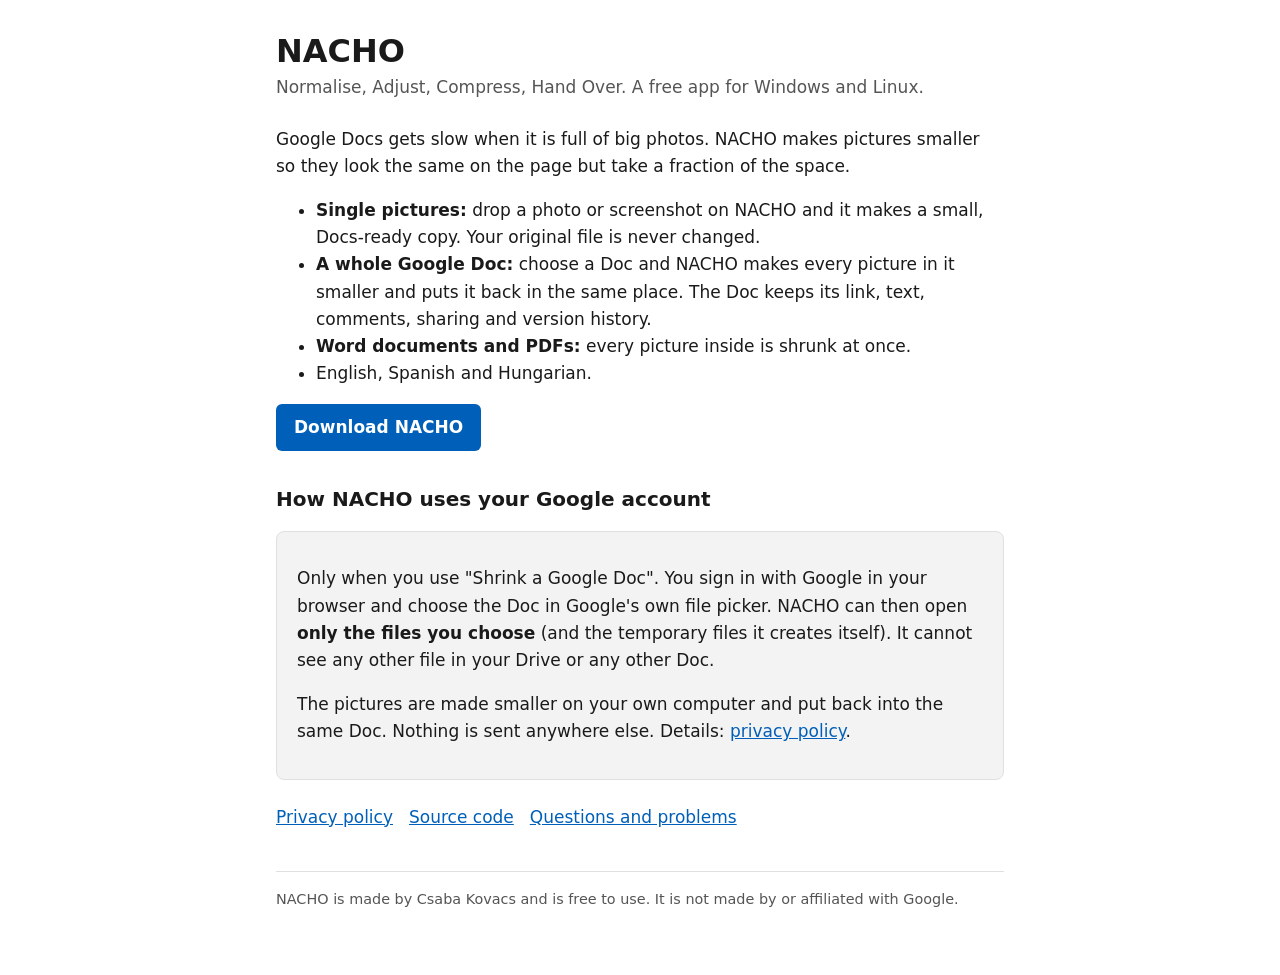
==== index.html @ ec25c1d6 "NACHO homepage and privacy policy" ====
<!doctype html>
<html lang="en">
<head>
<meta charset="utf-8">
<meta name="viewport" content="width=device-width, initial-scale=1">
<title>NACHO: Docs-ready pictures</title>
<meta name="description" content="NACHO is a free Windows and Linux app that makes pictures smaller for Google Docs, also inside a Google Doc you choose.">
<link rel="stylesheet" href="style.css">
</head>
<body>
<main>
<h1>NACHO</h1>
<p class="tagline">Normalise, Adjust, Compress, Hand Over. A free app for Windows and Linux.</p>

<p>Google Docs gets slow when it is full of big photos. NACHO makes pictures smaller so they look the same on the page but take a fraction of the space.</p>

<ul>
<li><strong>Single pictures:</strong> drop a photo or screenshot on NACHO and it makes a small, Docs-ready copy. Your original file is never changed.</li>
<li><strong>A whole Google Doc:</strong> choose a Doc and NACHO makes every picture in it smaller and puts it back in the same place. The Doc keeps its link, text, comments, sharing and version history.</li>
<li><strong>Word documents and PDFs:</strong> every picture inside is shrunk at once.</li>
<li>English, Spanish and Hungarian.</li>
</ul>

<p><a class="button" href="https://github.com/csabakovacs314/NACHO/releases/latest">Download NACHO</a></p>

<h2>How NACHO uses your Google account</h2>
<div class="card">
<p>Only when you use "Shrink a Google Doc". You sign in with Google in your browser and choose the Doc in Google's own file picker. NACHO can then open <strong>only the files you choose</strong> (and the temporary files it creates itself). It cannot see any other file in your Drive or any other Doc.</p>
<p>The pictures are made smaller on your own computer and put back into the same Doc. Nothing is sent anywhere else. Details: <a href="privacy.html">privacy policy</a>.</p>
</div>

<nav aria-label="More about NACHO">
<a href="privacy.html">Privacy policy</a>
<a href="https://github.com/csabakovacs314/NACHO">Source code</a>
<a href="https://github.com/csabakovacs314/NACHO/issues">Questions and problems</a>
</nav>

<footer>NACHO is made by Csaba Kovacs and is free to use. It is not made by or affiliated with Google.</footer>
</main>
</body>
</html>
---- style.css ----
:root { --bg: #ffffff; --text: #1a1a1a; --muted: #555; --accent: #005fb8; --card: #f3f3f3; --line: #e0e0e0; }
@media (prefers-color-scheme: dark) { :root { --bg: #1f1f1f; --text: #f2f2f2; --muted: #c5c5c5; --accent: #60cdff; --card: #2b2b2b; --line: #3d3d3d; } }
* { box-sizing: border-box; }
body { margin: 0; background: var(--bg); color: var(--text); font: 17px/1.6 "Segoe UI", system-ui, -apple-system, sans-serif; }
main { max-width: 760px; margin: 0 auto; padding: 32px 16px 64px; }
h1 { font-size: 2rem; line-height: 1.2; margin: 0 0 4px; }
h2 { font-size: 1.25rem; margin: 32px 0 8px; }
p, li { max-width: 68ch; }
.tagline { color: var(--muted); margin: 0 0 24px; }
a { color: var(--accent); }
a:focus-visible { outline: 3px solid var(--accent); outline-offset: 2px; }
.card { background: var(--card); border: 1px solid var(--line); border-radius: 8px; padding: 16px 20px; margin: 16px 0; }
.button { display: inline-block; background: var(--accent); color: var(--bg); text-decoration: none; font-weight: 600; padding: 10px 18px; border-radius: 6px; min-height: 44px; }
nav { display: flex; flex-wrap: wrap; gap: 16px; margin: 24px 0; }
footer { color: var(--muted); font-size: 0.9rem; border-top: 1px solid var(--line); margin-top: 40px; padding-top: 16px; }
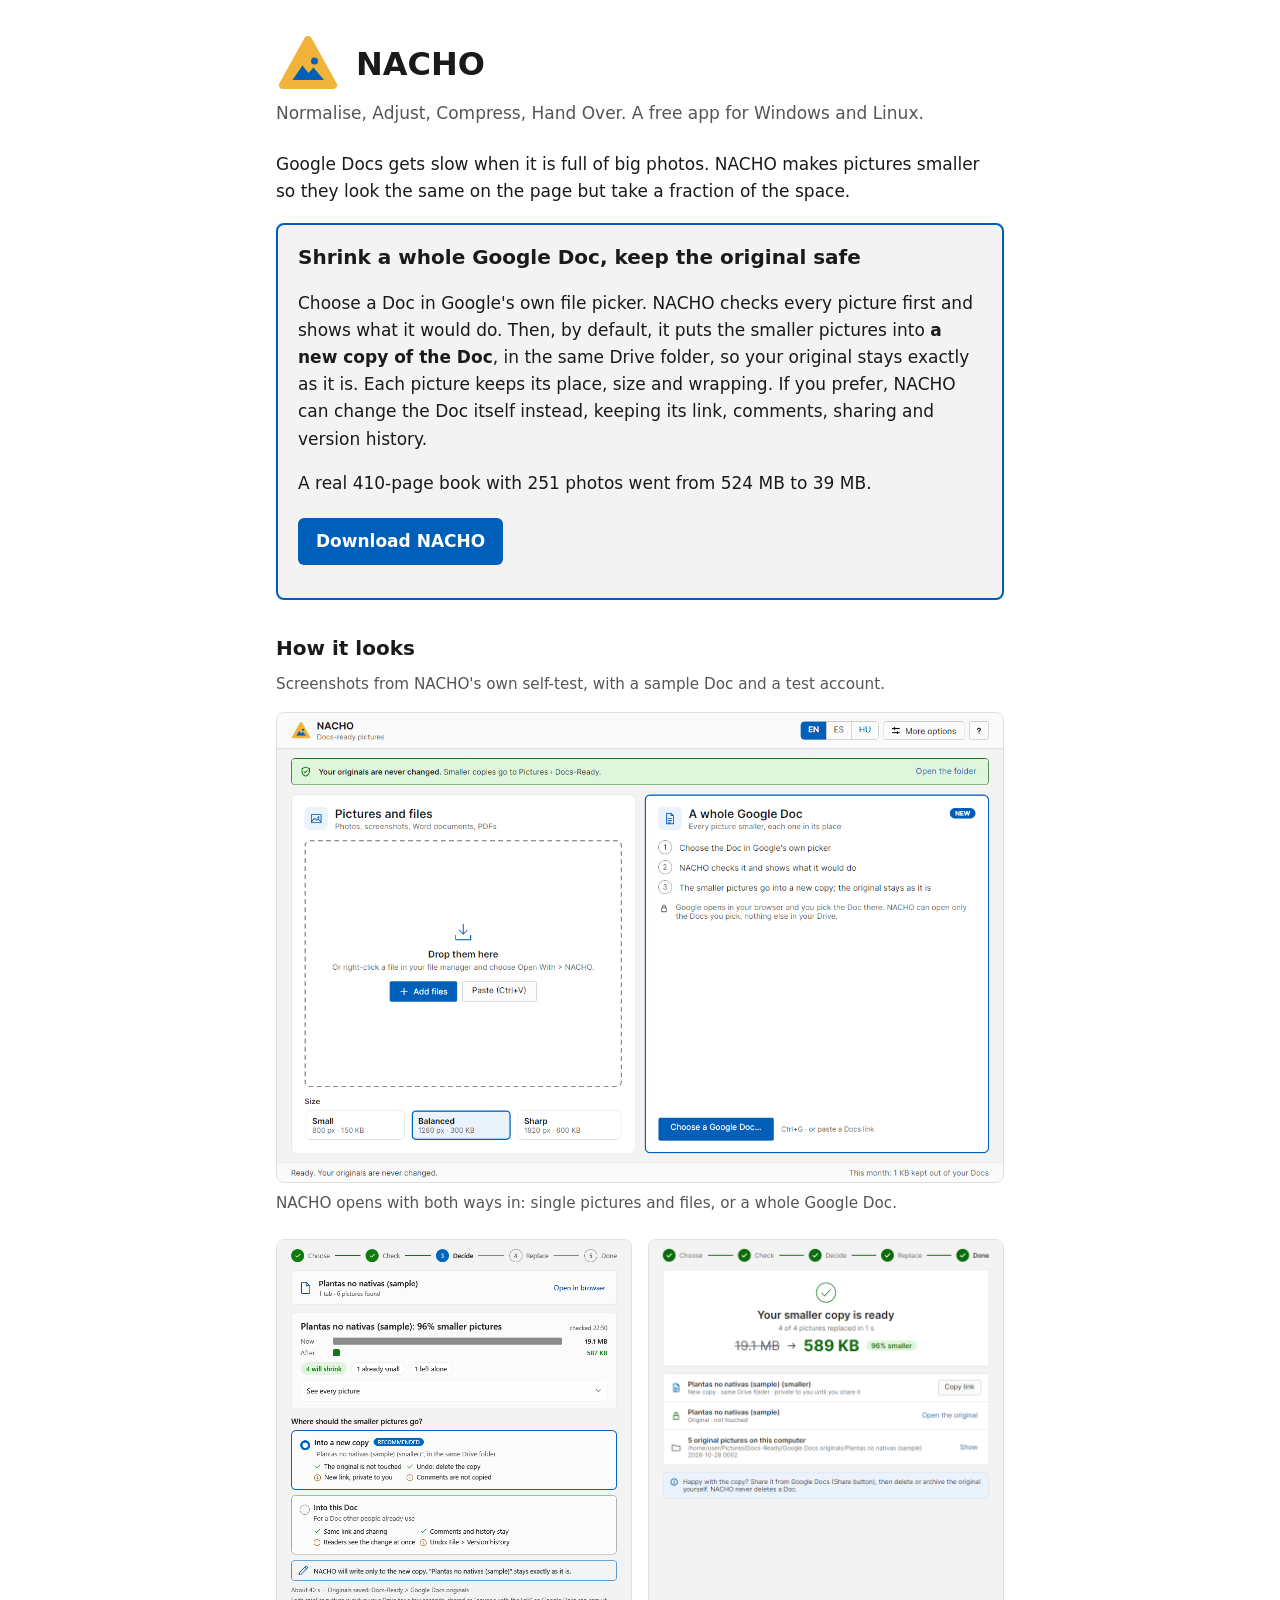
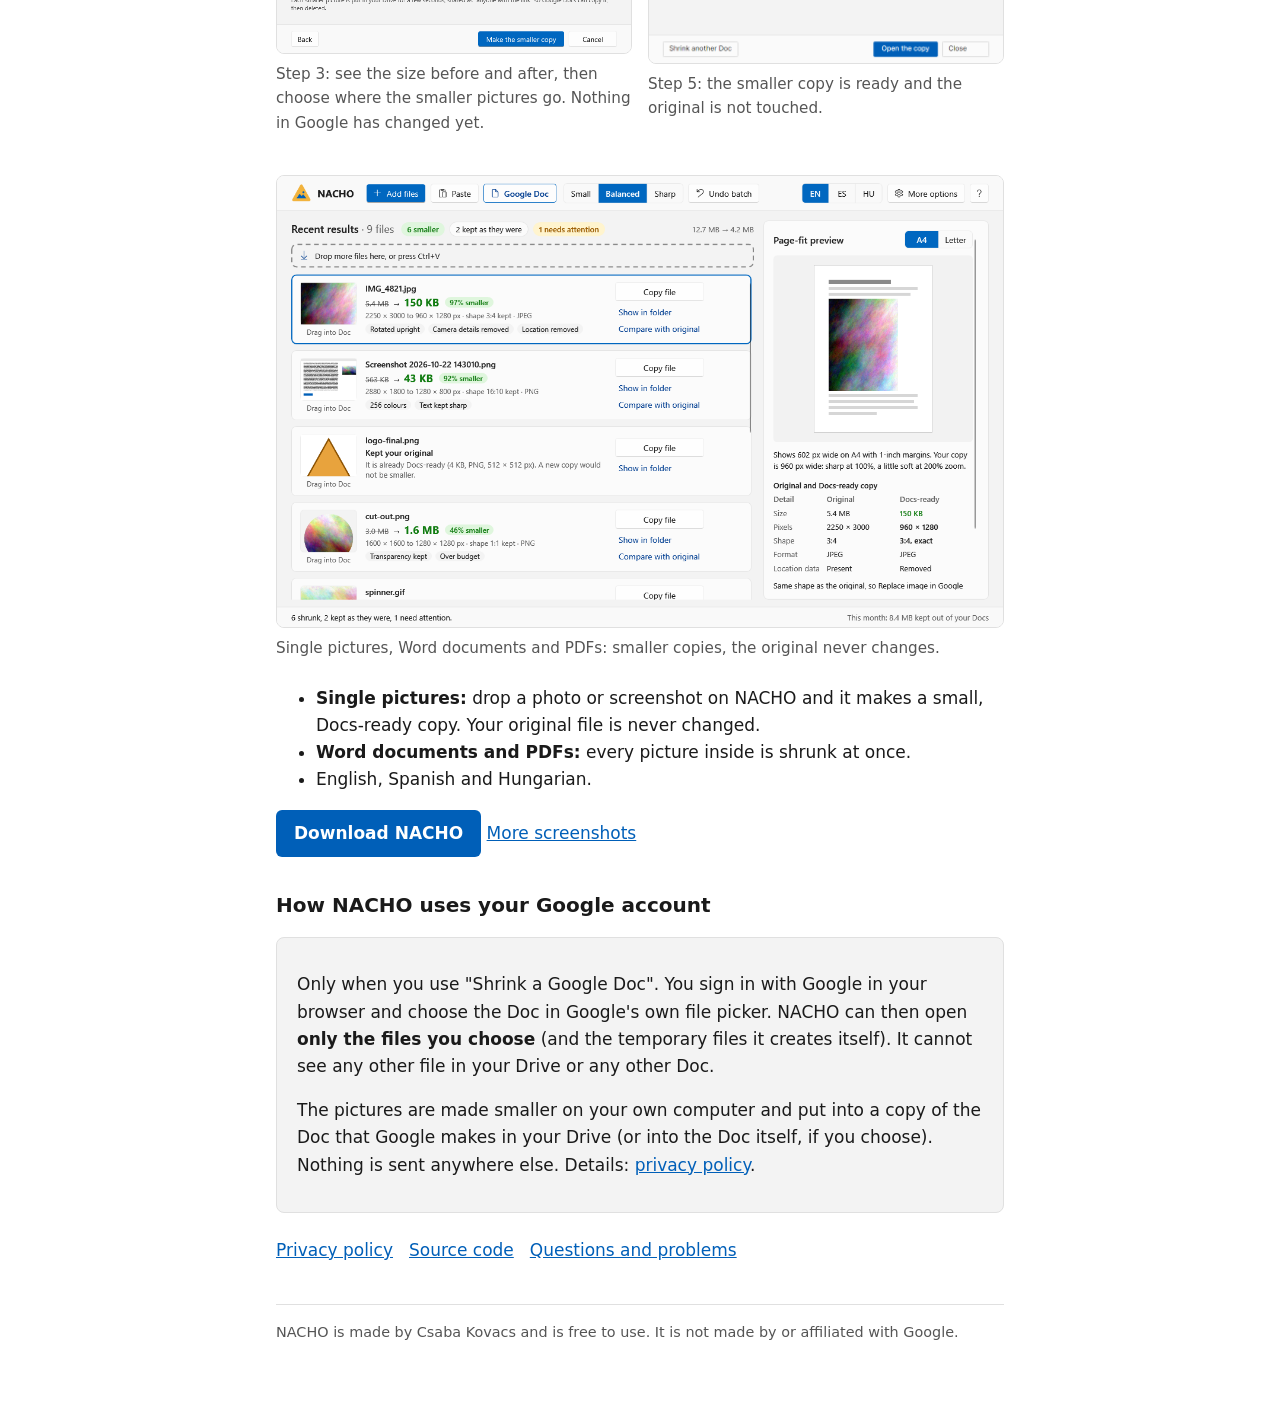
==== commit b6a7a539: "﻿NACHO homepage: Google Doc first, screenshots of 0.11.0 The highlight card explains the new copy by" ====
--- a/index.html
+++ b/index.html
@@ -5,28 +5,56 @@
 <meta name="viewport" content="width=device-width, initial-scale=1">
 <title>NACHO: Docs-ready pictures</title>
 <meta name="description" content="NACHO is a free Windows and Linux app that makes pictures smaller for Google Docs, also inside a Google Doc you choose.">
+<link rel="icon" href="logo.svg" type="image/svg+xml">
 <link rel="stylesheet" href="style.css">
 </head>
 <body>
 <main>
-<h1>NACHO</h1>
+<header class="brand"><img src="logo.svg" alt="" width="64" height="64"><h1>NACHO</h1></header>
 <p class="tagline">Normalise, Adjust, Compress, Hand Over. A free app for Windows and Linux.</p>
 
 <p>Google Docs gets slow when it is full of big photos. NACHO makes pictures smaller so they look the same on the page but take a fraction of the space.</p>
 
+<div class="card highlight">
+<h2>Shrink a whole Google Doc, keep the original safe</h2>
+<p>Choose a Doc in Google's own file picker. NACHO checks every picture first and shows what it would do. Then, by default, it puts the smaller pictures into <strong>a new copy of the Doc</strong>, in the same Drive folder, so your original stays exactly as it is. Each picture keeps its place, size and wrapping. If you prefer, NACHO can change the Doc itself instead, keeping its link, comments, sharing and version history.</p>
+<p>A real 410-page book with 251 photos went from 524 MB to 39 MB.</p>
+<p><a class="button" href="https://github.com/csabakovacs314/NACHO/releases/latest">Download NACHO</a></p>
+</div>
+
+<h2>How it looks</h2>
+<p class="note">Screenshots from NACHO's own self-test, with a sample Doc and a test account.</p>
+<figure>
+<img src="img/start.png" width="1240" height="800" alt="NACHO start screen: Pictures and files on the left, A whole Google Doc on the right with three steps and a Choose a Google Doc button" loading="lazy">
+<figcaption>NACHO opens with both ways in: single pictures and files, or a whole Google Doc.</figcaption>
+</figure>
+<div class="pair">
+<figure>
+<img src="img/google-decide.png" width="704" height="821" alt="Step 3, Decide: the Doc's pictures go from 19.1 MB to 587 KB; choose Into a new copy (recommended) or Into this Doc" loading="lazy">
+<figcaption>Step 3: see the size before and after, then choose where the smaller pictures go. Nothing in Google has changed yet.</figcaption>
+</figure>
+<figure>
+<img src="img/google-done.png" width="720" height="860" alt="Step 5, Done: Your smaller copy is ready, 96% smaller; the original is marked not touched" loading="lazy">
+<figcaption>Step 5: the smaller copy is ready and the original is not touched.</figcaption>
+</figure>
+</div>
+<figure>
+<img src="img/results.png" width="1224" height="761" alt="NACHO results: each picture as a card with the old size struck through and the new size, with a page-fit preview" loading="lazy">
+<figcaption>Single pictures, Word documents and PDFs: smaller copies, the original never changes.</figcaption>
+</figure>
+
 <ul>
 <li><strong>Single pictures:</strong> drop a photo or screenshot on NACHO and it makes a small, Docs-ready copy. Your original file is never changed.</li>
-<li><strong>A whole Google Doc:</strong> choose a Doc and NACHO makes every picture in it smaller and puts it back in the same place. The Doc keeps its link, text, comments, sharing and version history.</li>
 <li><strong>Word documents and PDFs:</strong> every picture inside is shrunk at once.</li>
 <li>English, Spanish and Hungarian.</li>
 </ul>
 
-<p><a class="button" href="https://github.com/csabakovacs314/NACHO/releases/latest">Download NACHO</a></p>
+<p><a class="button" href="https://github.com/csabakovacs314/NACHO/releases/latest">Download NACHO</a> <a href="https://github.com/csabakovacs314/NACHO/blob/main/docs/README.md">More screenshots</a></p>
 
 <h2>How NACHO uses your Google account</h2>
 <div class="card">
 <p>Only when you use "Shrink a Google Doc". You sign in with Google in your browser and choose the Doc in Google's own file picker. NACHO can then open <strong>only the files you choose</strong> (and the temporary files it creates itself). It cannot see any other file in your Drive or any other Doc.</p>
-<p>The pictures are made smaller on your own computer and put back into the same Doc. Nothing is sent anywhere else. Details: <a href="privacy.html">privacy policy</a>.</p>
+<p>The pictures are made smaller on your own computer and put into a copy of the Doc that Google makes in your Drive (or into the Doc itself, if you choose). Nothing is sent anywhere else. Details: <a href="privacy.html">privacy policy</a>.</p>
 </div>
 
 <nav aria-label="More about NACHO">
--- a/style.css
+++ b/style.css
@@ -13,3 +13,15 @@
 .button { display: inline-block; background: var(--accent); color: var(--bg); text-decoration: none; font-weight: 600; padding: 10px 18px; border-radius: 6px; min-height: 44px; }
 nav { display: flex; flex-wrap: wrap; gap: 16px; margin: 24px 0; }
 footer { color: var(--muted); font-size: 0.9rem; border-top: 1px solid var(--line); margin-top: 40px; padding-top: 16px; }
+.brand { display: flex; align-items: center; gap: 16px; margin: 0 0 4px; }
+.brand h1 { margin: 0; }
+.highlight { border-color: var(--accent); border-width: 2px; }
+.highlight h2 { margin-top: 0; }
+.note { color: var(--muted); font-size: 0.95rem; margin-top: 0; }
+figure { margin: 16px 0 24px; }
+figure img { display: block; width: 100%; height: auto; border: 1px solid var(--line); border-radius: 8px; }
+figcaption { color: var(--muted); font-size: 0.95rem; margin-top: 8px; }
+.pair { display: grid; grid-template-columns: repeat(2, minmax(0, 1fr)); gap: 16px; }
+.pair figure { margin: 0 0 24px; }
+@media (max-width: 600px) { .pair { grid-template-columns: 1fr; } }
+.highlight .button { margin-top: 4px; }
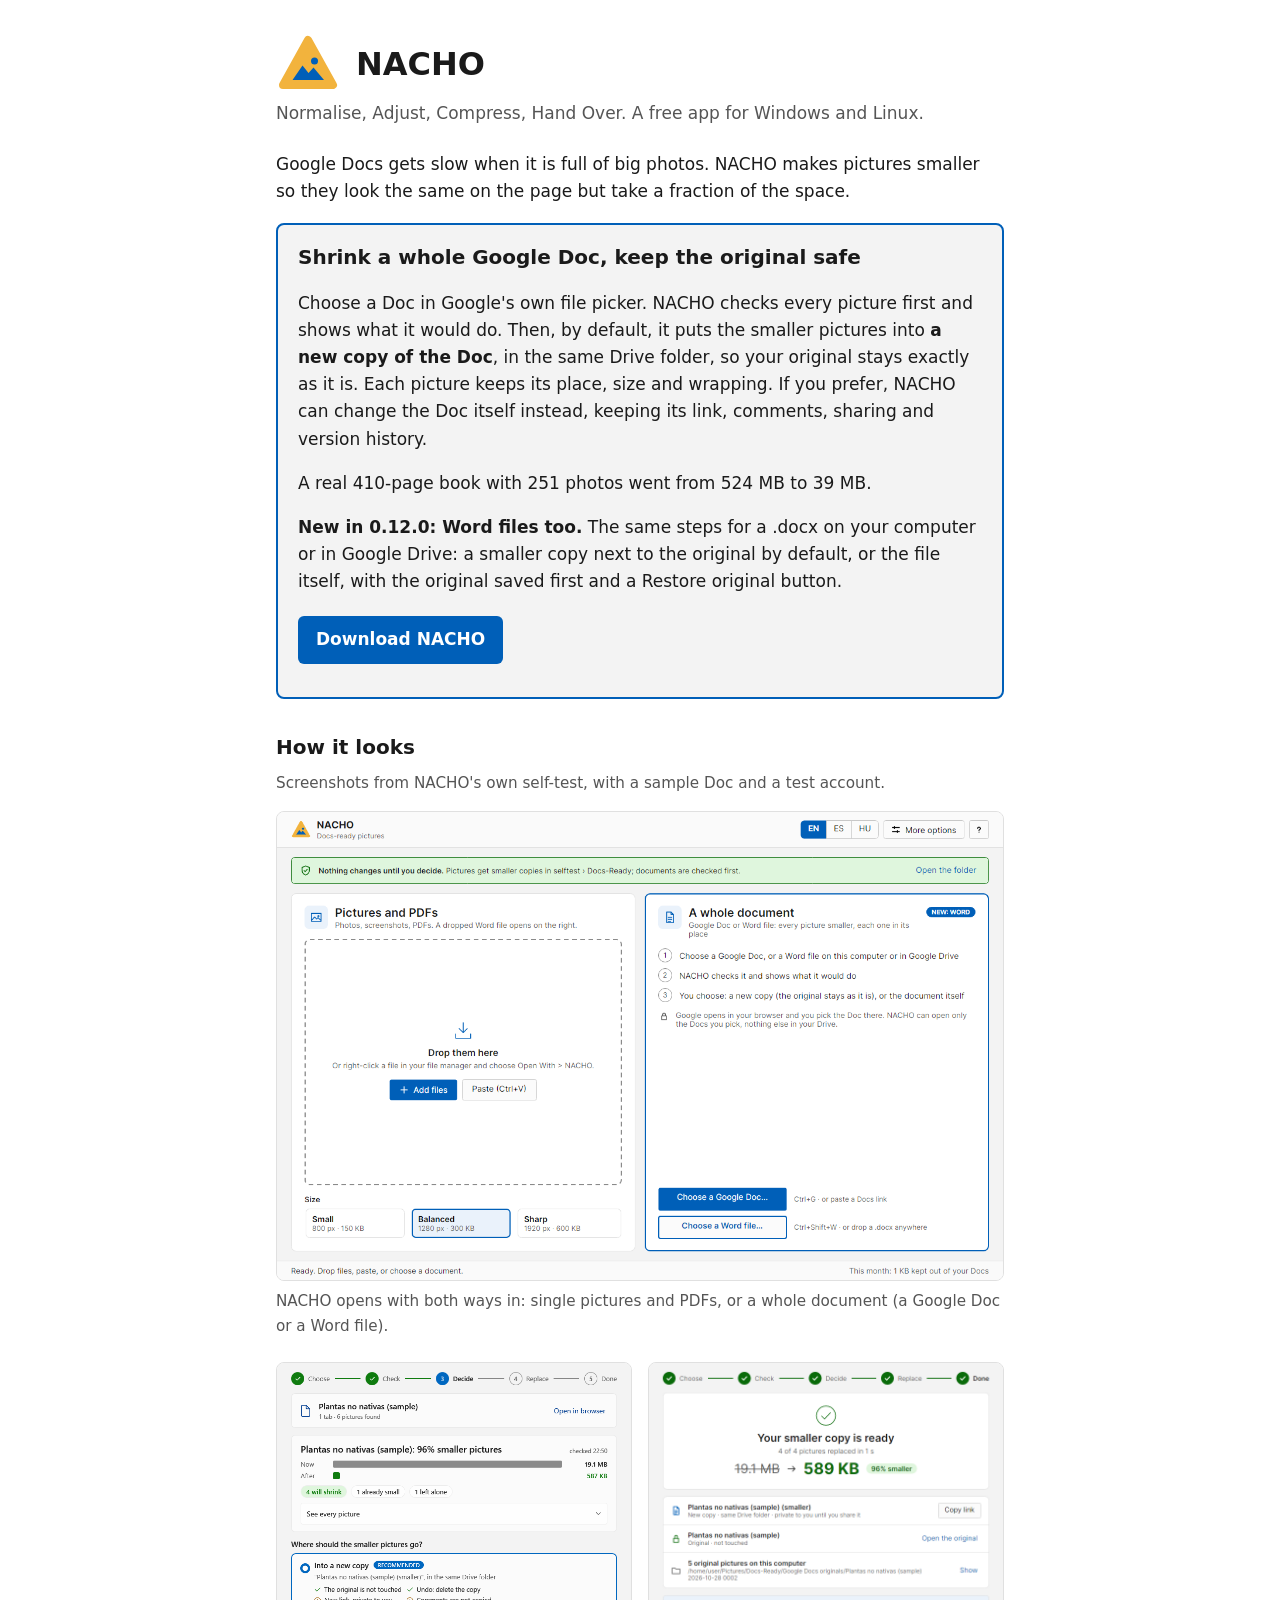
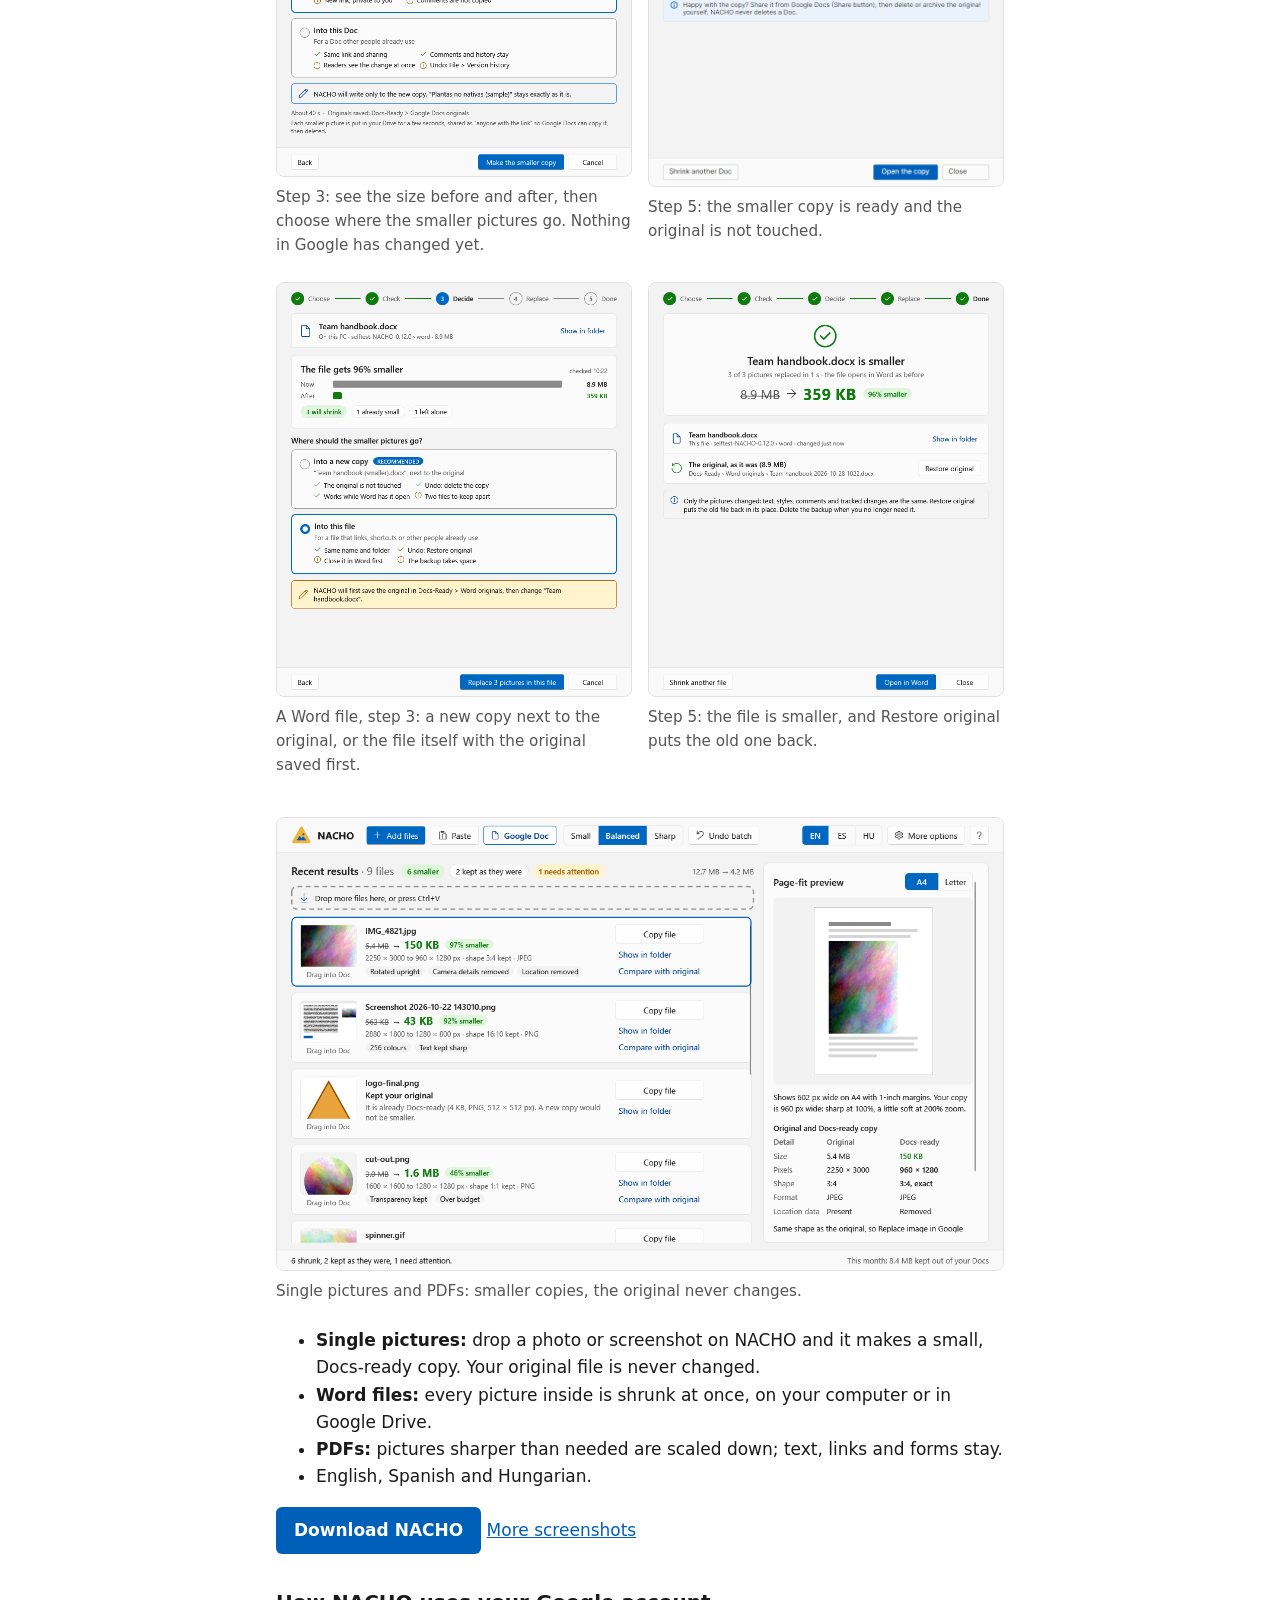
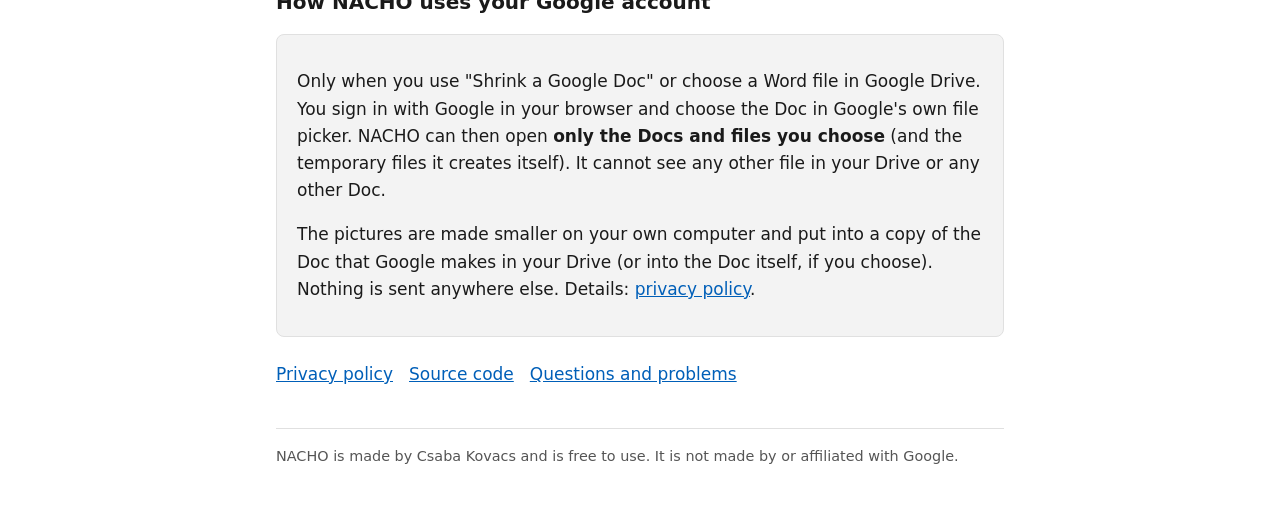
==== commit 4e0d74c6: "NACHO homepage and privacy policy: Word files (0.12.0) The homepage mentions Word files on this PC o" ====
--- a/index.html
+++ b/index.html
@@ -19,14 +19,15 @@
 <h2>Shrink a whole Google Doc, keep the original safe</h2>
 <p>Choose a Doc in Google's own file picker. NACHO checks every picture first and shows what it would do. Then, by default, it puts the smaller pictures into <strong>a new copy of the Doc</strong>, in the same Drive folder, so your original stays exactly as it is. Each picture keeps its place, size and wrapping. If you prefer, NACHO can change the Doc itself instead, keeping its link, comments, sharing and version history.</p>
 <p>A real 410-page book with 251 photos went from 524 MB to 39 MB.</p>
+<p><strong>New in 0.12.0: Word files too.</strong> The same steps for a .docx on your computer or in Google Drive: a smaller copy next to the original by default, or the file itself, with the original saved first and a Restore original button.</p>
 <p><a class="button" href="https://github.com/csabakovacs314/NACHO/releases/latest">Download NACHO</a></p>
 </div>
 
 <h2>How it looks</h2>
 <p class="note">Screenshots from NACHO's own self-test, with a sample Doc and a test account.</p>
 <figure>
-<img src="img/start.png" width="1240" height="800" alt="NACHO start screen: Pictures and files on the left, A whole Google Doc on the right with three steps and a Choose a Google Doc button" loading="lazy">
-<figcaption>NACHO opens with both ways in: single pictures and files, or a whole Google Doc.</figcaption>
+<img src="img/start.png" width="1240" height="800" alt="NACHO start screen: Pictures and PDFs on the left, A whole document on the right with three steps, Choose a Google Doc and Choose a Word file" loading="lazy">
+<figcaption>NACHO opens with both ways in: single pictures and PDFs, or a whole document (a Google Doc or a Word file).</figcaption>
 </figure>
 <div class="pair">
 <figure>
@@ -38,14 +39,25 @@
 <figcaption>Step 5: the smaller copy is ready and the original is not touched.</figcaption>
 </figure>
 </div>
+<div class="pair">
+<figure>
+<img src="img/word-decide.png" width="704" height="821" alt="Word file, step 3: the file gets 96% smaller; Into this file selected, the original is saved first" loading="lazy">
+<figcaption>A Word file, step 3: a new copy next to the original, or the file itself with the original saved first.</figcaption>
+</figure>
+<figure>
+<img src="img/word-done.png" width="704" height="821" alt="Word file, step 5: Team handbook.docx is smaller, with Restore original" loading="lazy">
+<figcaption>Step 5: the file is smaller, and Restore original puts the old one back.</figcaption>
+</figure>
+</div>
 <figure>
 <img src="img/results.png" width="1224" height="761" alt="NACHO results: each picture as a card with the old size struck through and the new size, with a page-fit preview" loading="lazy">
-<figcaption>Single pictures, Word documents and PDFs: smaller copies, the original never changes.</figcaption>
+<figcaption>Single pictures and PDFs: smaller copies, the original never changes.</figcaption>
 </figure>
 
 <ul>
 <li><strong>Single pictures:</strong> drop a photo or screenshot on NACHO and it makes a small, Docs-ready copy. Your original file is never changed.</li>
-<li><strong>Word documents and PDFs:</strong> every picture inside is shrunk at once.</li>
+<li><strong>Word files:</strong> every picture inside is shrunk at once, on your computer or in Google Drive.</li>
+<li><strong>PDFs:</strong> pictures sharper than needed are scaled down; text, links and forms stay.</li>
 <li>English, Spanish and Hungarian.</li>
 </ul>
 
@@ -53,7 +65,7 @@
 
 <h2>How NACHO uses your Google account</h2>
 <div class="card">
-<p>Only when you use "Shrink a Google Doc". You sign in with Google in your browser and choose the Doc in Google's own file picker. NACHO can then open <strong>only the files you choose</strong> (and the temporary files it creates itself). It cannot see any other file in your Drive or any other Doc.</p>
+<p>Only when you use "Shrink a Google Doc" or choose a Word file in Google Drive. You sign in with Google in your browser and choose the Doc in Google's own file picker. NACHO can then open <strong>only the Docs and files you choose</strong> (and the temporary files it creates itself). It cannot see any other file in your Drive or any other Doc.</p>
 <p>The pictures are made smaller on your own computer and put into a copy of the Doc that Google makes in your Drive (or into the Doc itself, if you choose). Nothing is sent anywhere else. Details: <a href="privacy.html">privacy policy</a>.</p>
 </div>
 
